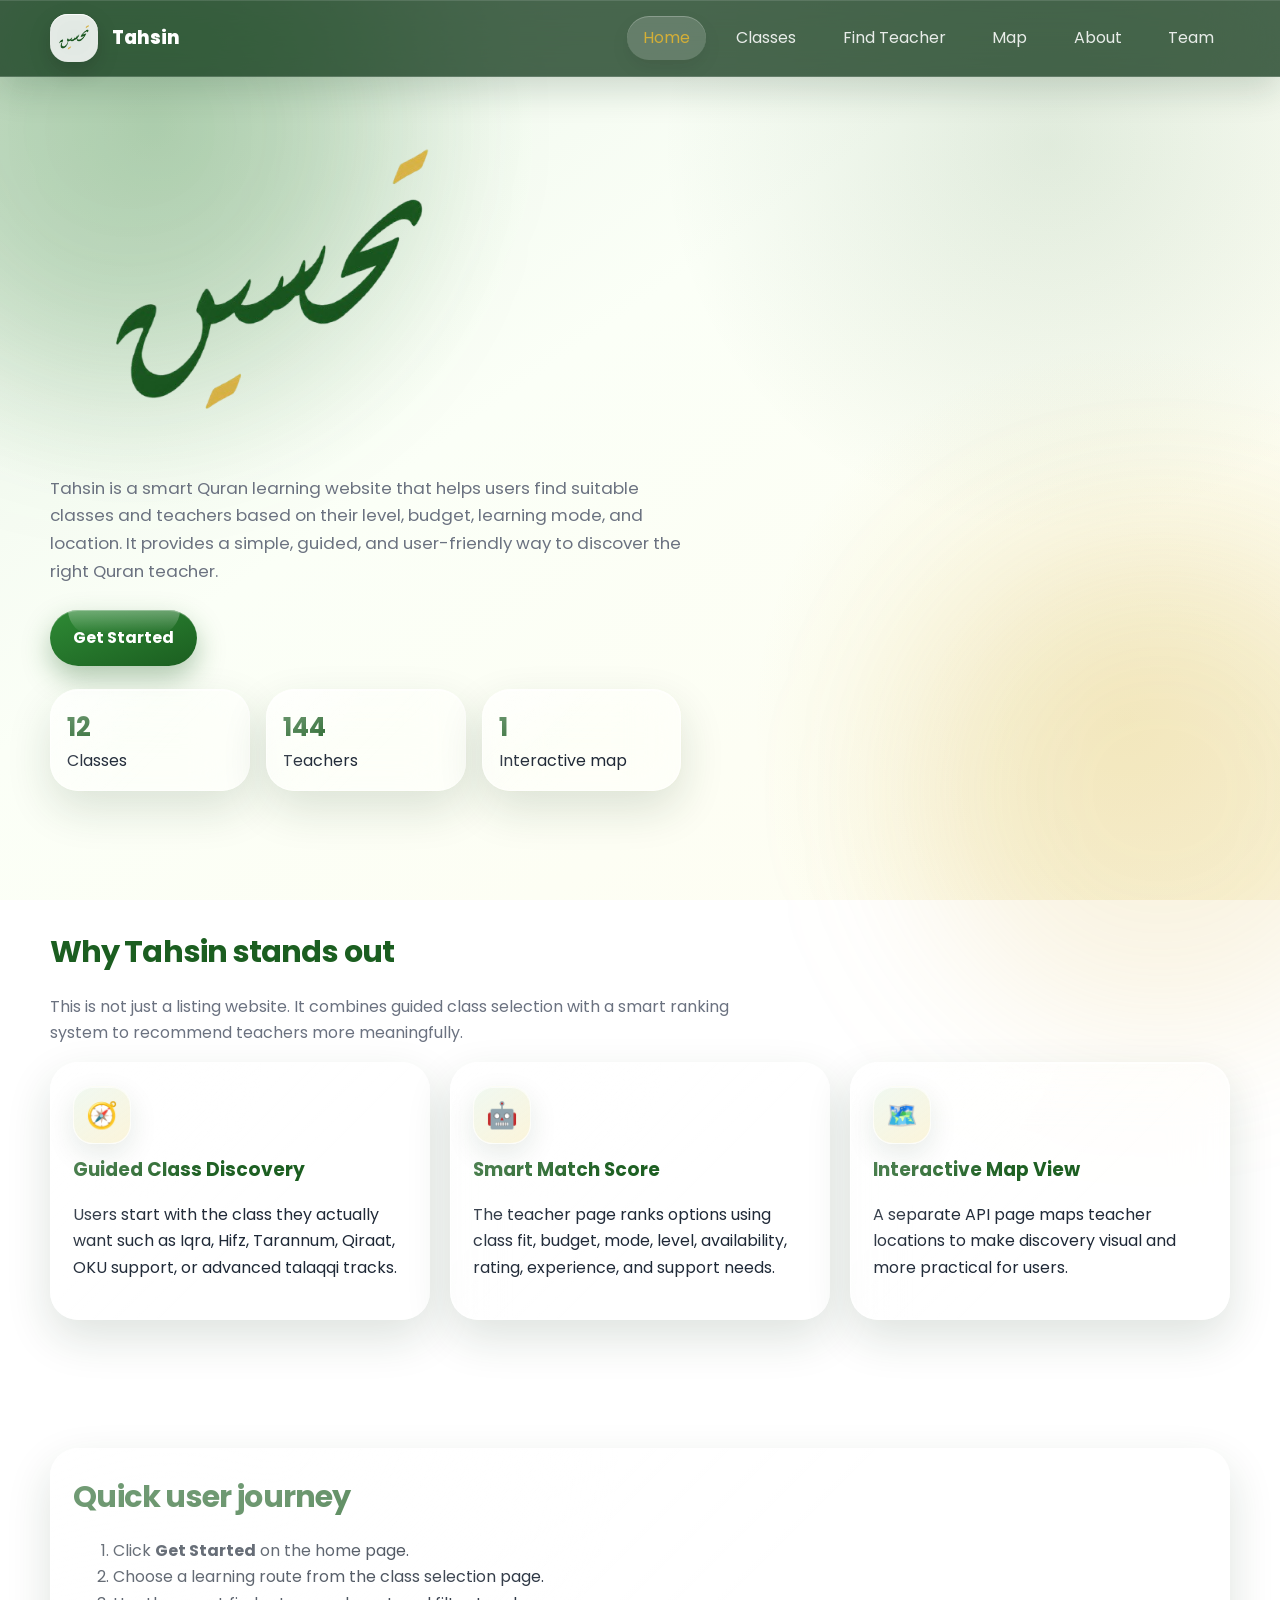
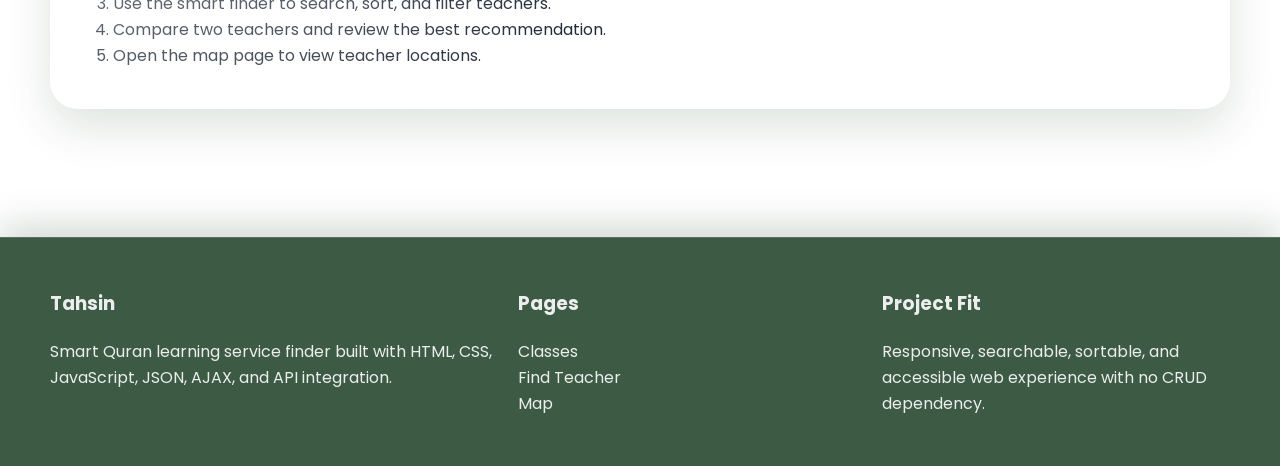
==== Tahsin/tahsin-website/index.html @ 68f71978 "add all files" ====
<!DOCTYPE html>
<html lang="en">
<head>
  <meta charset="UTF-8">
  <meta name="viewport" content="width=device-width, initial-scale=1.0">
  <title>Tahsin | Smart Quran Class Matching</title>
  <meta name="description" content="Tahsin is a responsive Quran learning service website with class discovery, smart teacher matching, AJAX, JSON, and map integration.">
  <link rel="preconnect" href="https://fonts.googleapis.com">
  <link rel="preconnect" href="https://fonts.gstatic.com" crossorigin>
  <link href="https://fonts.googleapis.com/css2?family=Poppins:wght@400;500;600;700;800&display=swap" rel="stylesheet">
  <link rel="stylesheet" href="css/styles.css">
</head>
<body>
  <a class="skip-link" href="#main-content">Skip to main content</a>
  <header class="topbar">
    <div class="container nav">
      <a class="brand" href="index.html">
        <span class="brand-mark"><img src="ChatGPT_Image_May_9__2026__08_14_37_PM-removebg-preview.png"></span>
        <span>Tahsin</span>
      </a>
      <nav class="nav-links" aria-label="Main navigation">
        <a href="index.html" data-nav>Home</a>
        <a href="classes.html" data-nav>Classes</a>
        <a href="teachers.html" data-nav>Find Teacher</a>
        <a href="map.html" data-nav>Map</a>
        <a href="about.html" data-nav>About</a>
        <a href="team.html" data-nav>Team</a>
      </nav>
    </div>
  </header>

  <main id="main-content">
    <section class="hero">
      <div class="container hero-grid">
        <div class="hero-copy">
          <img src="ChatGPT_Image_May_9__2026__08_14_37_PM-removebg-preview.png">
          <p>
            Tahsin is a smart Quran learning website that helps users find suitable classes and teachers based on their level, budget, learning mode, and location. It provides a simple, guided, and user-friendly way to discover the right Quran teacher.
          </p>
          <div class="hero-buttons">
            <button class="btn btn-primary" data-get-started>Get Started</button>
          </div>
          <div class="hero-stats" aria-label="Website highlights">
            <div class="stat-box"><strong>12</strong><span>Classes</span></div>
            <div class="stat-box"><strong>144</strong><span>Teachers</span></div>
            <div class="stat-box"><strong>1</strong><span>Interactive map</span></div>
          </div>
      </div>
    </section>

    <section class="section">
      <div class="container">
        <h2 class="section-title">Why Tahsin stands out</h2>
        <p class="section-subtitle">This is not just a listing website. It combines guided class selection with a smart ranking system to recommend teachers more meaningfully.</p>
        <div class="grid features-grid">
          <article class="feature-card card">
            <div class="feature-icon">🧭</div>
            <h3>Guided Class Discovery</h3>
            <p>Users start with the class they actually want such as Iqra, Hifz, Tarannum, Qiraat, OKU support, or advanced talaqqi tracks.</p>
          </article>
          <article class="feature-card card">
            <div class="feature-icon">🤖</div>
            <h3>Smart Match Score</h3>
            <p>The teacher page ranks options using class fit, budget, mode, level, availability, rating, experience, and support needs.</p>
          </article>
          <article class="feature-card card">
            <div class="feature-icon">🗺️</div>
            <h3>Interactive Map View</h3>
            <p>A separate API page maps teacher locations to make discovery visual and more practical for users.</p>
          </article>
        </div>
      </div>
    </section>

    <section class="section">
      <div class="container card" style="padding:1.4rem;">
        <h2 class="section-title">Quick user journey</h2>
        <ol>
          <li>Click <strong>Get Started</strong> on the home page.</li>
          <li>Choose a learning route from the class selection page.</li>
          <li>Use the smart finder to search, sort, and filter teachers.</li>
          <li>Compare two teachers and review the best recommendation.</li>
          <li>Open the map page to view teacher locations.</li>
        </ol>
      </div>
    </section>
  </main>

  <footer class="footer">
    <div class="container footer-grid">
      <div>
        <h3>Tahsin</h3>
        <p>Smart Quran learning service finder built with HTML, CSS, JavaScript, JSON, AJAX, and API integration.</p>
      </div>
      <div>
        <h3>Pages</h3>
        <p><a href="classes.html">Classes</a><br><a href="teachers.html">Find Teacher</a><br><a href="map.html">Map</a></p>
      </div>
      <div>
        <h3>Project Fit</h3>
        <p>Responsive, searchable, sortable, and accessible web experience with no CRUD dependency.</p>
      </div>
    </div>
  </footer>
  <script type="module" src="js/index.js"></script>
</body>
</html>
---- Tahsin/tahsin-website/css/styles.css ----
@import url('https://fonts.googleapis.com/css2?family=Poppins:wght@400;500;600;700;800&display=swap');

:root {
  --green-900: #12361b;
  --green-800: #1b5e20;
  --green-700: #2e7d32;
  --green-100: #edf7ee;
  --gold-500: #d4af37;
  --gold-100: #faf1cf;
  --white: #ffffff;
  --gray-50: #fafafa;
  --gray-100: #f3f4f6;
  --gray-200: #e5e7eb;
  --gray-500: #6b7280;
  --gray-800: #1f2937;

  /* iOS 26 liquid glass theme */
  --glass-bg: rgba(255, 255, 255, 0.46);
  --glass-bg-strong: rgba(255, 255, 255, 0.68);
  --glass-dark: rgba(18, 54, 27, 0.72);
  --glass-border: rgba(255, 255, 255, 0.58);
  --glass-border-dark: rgba(255, 255, 255, 0.16);
  --glass-blur: blur(26px) saturate(180%);
  --glass-blur-small: blur(14px) saturate(160%);
  --shadow: 0 18px 45px rgba(18, 54, 27, 0.14), inset 0 1px 0 rgba(255,255,255,0.65);
  --shadow-soft: 0 10px 28px rgba(18, 54, 27, 0.10), inset 0 1px 0 rgba(255,255,255,0.65);
  --radius-lg: 28px;
  --radius-md: 20px;
  --radius-xl: 36px;
  --max-width: 1180px;
}

* { box-sizing: border-box; }

html { scroll-behavior: smooth; }

body {
  margin: 0;
  font-family: 'Poppins', -apple-system, BlinkMacSystemFont, 'SF Pro Display', Arial, sans-serif;
  color: var(--gray-800);
  background:
    radial-gradient(circle at 12% 14%, rgba(46, 125, 50, 0.20), transparent 28%),
    radial-gradient(circle at 82% 16%, rgba(27, 94, 32, 0.12), transparent 30%),
    radial-gradient(circle at 88% 80%, rgba(212, 175, 55, 0.16), transparent 28%),
    linear-gradient(145deg, #eaf5e9 0%, #fbfff7 42%, #fffdf1 100%);
  background-attachment: fixed;
  line-height: 1.65;
  -webkit-font-smoothing: antialiased;
}

body::before,
body::after {
  content: '';
  position: fixed;
  pointer-events: none;
  z-index: 0;
  border-radius: 999px;
  filter: blur(80px);
}

body::before {
  width: 520px;
  height: 520px;
  top: -130px;
  left: -130px;
  background: rgba(46, 125, 50, 0.18);
}

body::after {
  width: 480px;
  height: 480px;
  right: -120px;
  bottom: -130px;
  background: rgba(212, 175, 55, 0.15);
}

img { max-width: 70%; display: block; }
a { color: inherit; text-decoration: none; }
button, input, select { font: inherit; }
button { cursor: pointer; }

.skip-link {
  position: absolute;
  left: -999px;
  top: 0;
  background: #000;
  color: #fff;
  padding: 0.75rem 1rem;
  z-index: 999;
}
.skip-link:focus { left: 1rem; }

.container {
  width: min(calc(100% - 2rem), var(--max-width));
  margin-inline: auto;
  position: relative;
  z-index: 1;
}

.section { padding: 4rem 0; }

.section-title {
  font-size: clamp(1.9rem, 2vw, 2.5rem);
  color: var(--green-800);
  margin: 0 0 0.6rem;
  letter-spacing: -0.03em;
}

.section-subtitle {
  color: var(--gray-500);
  max-width: 720px;
}

.grid { display: grid; gap: 1.25rem; }

.card,
.toolbar,
.stat-box,
.hero-panel,
.map-wrap,
.note-box,
.info-banner,
.callout,
.empty-state,
.loading-state {
  background: var(--glass-bg);
  -webkit-backdrop-filter: var(--glass-blur);
  backdrop-filter: var(--glass-blur);
  border: 1px solid var(--glass-border);
  box-shadow: var(--shadow);
  position: relative;
  overflow: hidden;
}

.card,
.toolbar,
.stat-box,
.hero-panel,
.map-wrap { border-radius: var(--radius-lg); }

.card::before,
.toolbar::before,
.stat-box::before,
.hero-panel::before,
.map-wrap::before {
  content: '';
  position: absolute;
  inset: 0;
  pointer-events: none;
  background:
    linear-gradient(135deg, rgba(255,255,255,0.70), rgba(255,255,255,0.05) 38%, transparent 60%),
    radial-gradient(circle at 20% 0%, rgba(255,255,255,0.55), transparent 34%);
  opacity: 0.55;
}

.card:hover,
.class-card:hover,
.teacher-card:hover,
.feature-card:hover,
.team-card:hover {
  transform: translateY(-4px);
  box-shadow: 0 24px 55px rgba(18, 54, 27, 0.17), inset 0 1px 0 rgba(255,255,255,0.72);
}

.card,
.class-card,
.teacher-card,
.feature-card,
.team-card {
  transition: transform 0.25s ease, box-shadow 0.25s ease, border-color 0.25s ease;
}

.badge {
  display: inline-flex;
  align-items: center;
  gap: 0.45rem;
  padding: 0.38rem 0.9rem;
  border-radius: 999px;
  font-size: 0.82rem;
  font-weight: 700;
  background: rgba(250, 241, 207, 0.68);
  -webkit-backdrop-filter: var(--glass-blur-small);
  backdrop-filter: var(--glass-blur-small);
  color: var(--green-900);
  border: 1px solid rgba(212, 175, 55, 0.42);
  box-shadow: var(--shadow-soft);
}

.btn {
  display: inline-flex;
  align-items: center;
  justify-content: center;
  gap: 0.55rem;
  border: 0;
  border-radius: 999px;
  padding: 0.95rem 1.45rem;
  font-weight: 700;
  transition: transform 0.22s ease, box-shadow 0.22s ease, background 0.22s ease, color 0.22s ease;
  position: relative;
  overflow: hidden;
}

.btn::before {
  content: '';
  position: absolute;
  top: 0;
  left: 12%;
  right: 12%;
  height: 45%;
  background: linear-gradient(180deg, rgba(255,255,255,0.32), transparent);
  border-radius: 0 0 999px 999px;
  pointer-events: none;
}

.btn:hover { transform: translateY(-2px); }
.btn:active { transform: translateY(0) scale(0.98); }

.btn-primary {
  background: linear-gradient(160deg, #2e8a35, var(--green-800));
  color: var(--white);
  box-shadow: 0 12px 28px rgba(27, 94, 32, 0.34), inset 0 1px 0 rgba(255,255,255,0.28);
}

.btn-primary:hover,
.btn-primary:focus-visible {
  background: linear-gradient(160deg, #e0bd45, var(--gold-500));
  color: var(--green-900);
  box-shadow: 0 14px 32px rgba(212, 175, 55, 0.35), inset 0 1px 0 rgba(255,255,255,0.45);
}

.btn-secondary {
  background: rgba(255,255,255,0.50);
  -webkit-backdrop-filter: var(--glass-blur-small);
  backdrop-filter: var(--glass-blur-small);
  color: var(--green-800);
  border: 1px solid rgba(27, 94, 32, 0.25);
  box-shadow: var(--shadow-soft);
}

.button-group {
  display: flex;
  flex-direction: column;
  gap: 8px;
}

.btn-gold {
  background: linear-gradient(160deg, #e3c454, var(--gold-500));
  color: var(--green-900);
  box-shadow: 0 12px 28px rgba(212, 175, 55, 0.32), inset 0 1px 0 rgba(255,255,255,0.42);
}

.topbar {
  position: sticky;
  top: 0;
  z-index: 100;
  color: var(--white);
  background: rgba(18, 54, 27, 0.76);
  -webkit-backdrop-filter: blur(34px) saturate(190%);
  backdrop-filter: blur(34px) saturate(190%);
  border-bottom: 1px solid var(--glass-border-dark);
  box-shadow: 0 12px 35px rgba(18, 54, 27, 0.18), inset 0 1px 0 rgba(255,255,255,0.12);
}

.nav {
  min-height: 76px;
  display: flex;
  align-items: center;
  justify-content: space-between;
  gap: 1rem;
}

.brand {
  display: flex;
  align-items: center;
  gap: 0.85rem;
  font-weight: 800;
  font-size: 1.15rem;
}

.brand-mark {
  width: 48px;
  height: 48px;
  border-radius: 18px;
  display: grid;
  place-items: center;
  background: rgba(255,255,255,0.88);
  -webkit-backdrop-filter: var(--glass-blur-small);
  backdrop-filter: var(--glass-blur-small);
  box-shadow: 0 8px 22px rgba(0,0,0,0.16), inset 0 1px 0 rgba(255,255,255,0.85);
  overflow: hidden;
}

.brand-mark img { max-width: 86%; }

.nav-links {
  display: flex;
  align-items: center;
  gap: 0.9rem;
  flex-wrap: wrap;
}

.nav-links a {
  padding: 0.58rem 1rem;
  border-radius: 999px;
  color: rgba(255,255,255,0.88);
  transition: background 0.22s ease, color 0.22s ease, box-shadow 0.22s ease;
}

.nav-links a:hover,
.nav-links a:focus-visible,
.nav-links a.active {
  background: rgba(255,255,255,0.16);
  color: var(--gold-500);
  box-shadow: inset 0 1px 0 rgba(255,255,255,0.24), 0 8px 18px rgba(0,0,0,0.08);
}

.hero {
  position: relative;
  padding: 2.5rem 0 4.5rem;
  overflow: hidden;
}

.hero-grid {
  position: relative;
  display: grid;
  gap: 2rem;
  align-items: center;
  grid-template-columns: 1.1fr 0.9fr;
}

.hero-copy h1 {
  margin: 0 0 1rem;
  font-size: clamp(2.7rem, 5vw, 4.6rem);
  line-height: 1.05;
  color: var(--green-900);
  letter-spacing: -0.05em;
}

.hero-copy p {
  font-size: 1.05rem;
  max-width: 640px;
  color: var(--gray-500);
}

.hero-buttons {
  display: flex;
  gap: 0.85rem;
  flex-wrap: wrap;
  margin-top: 1.5rem;
}

.hero-stats {
  margin-top: 1.4rem;
  display: grid;
  grid-template-columns: repeat(3, 1fr);
  gap: 1rem;
}

.stat-box {
  padding: 1rem;
  background: rgba(255,255,255,0.54);
}

.stat-box strong {
  display: block;
  font-size: 1.6rem;
  color: var(--green-800);
}

.hero-panel {
  background: rgba(18, 54, 27, 0.72);
  color: var(--white);
  padding: 1.8rem;
  border-color: rgba(255,255,255,0.18);
  box-shadow: 0 22px 55px rgba(18, 54, 27, 0.24), inset 0 1px 0 rgba(255,255,255,0.18);
}

.hero-panel .feature-row {
  padding: 1rem 0;
  display: flex;
  justify-content: space-between;
  gap: 1rem;
  border-bottom: 1px solid rgba(255,255,255,0.12);
}
.hero-panel .feature-row:last-child { border-bottom: 0; }
.hero-panel small { color: rgba(255,255,255,0.68); }

.features-grid,
.class-grid,
.teachers-grid,
.team-grid,
.page-grid {
  grid-template-columns: repeat(3, minmax(0, 1fr));
}

.feature-card,
.class-card,
.teacher-card,
.team-card {
  padding: 1.4rem;
  overflow: hidden;
}

.feature-card h3,
.class-card h3,
.teacher-card h3,
.team-card h3 {
  margin: 0.7rem 0 0.45rem;
  color: var(--green-800);
}

.feature-icon,
.class-icon {
  width: 58px;
  height: 58px;
  border-radius: 20px;
  display: grid;
  place-items: center;
  background: linear-gradient(145deg, rgba(237,247,238,0.82), rgba(250,241,207,0.76));
  -webkit-backdrop-filter: var(--glass-blur-small);
  backdrop-filter: var(--glass-blur-small);
  border: 1px solid rgba(255,255,255,0.70);
  box-shadow: var(--shadow-soft);
  font-size: 1.6rem;
}

.class-card {
  display: flex;
  flex-direction: column;
  gap: 0.9rem;
}
.class-card p { margin: 0; color: var(--gray-500); }

.toolbar {
  display: grid;
  gap: 1rem;
  grid-template-columns: 1.3fr repeat(5, minmax(0, 1fr));
  align-items: end;
  padding: 1.1rem;
  margin-bottom: 1.25rem;
}

.form-field {
  display: flex;
  flex-direction: column;
  gap: 0.45rem;
}
.form-field label { font-weight: 700; color: var(--green-800); }

.form-field input,
.form-field select {
  width: 100%;
  padding: 0.9rem 1rem;
  border-radius: 16px;
  border: 1px solid rgba(255,255,255,0.62);
  background: rgba(255,255,255,0.56);
  -webkit-backdrop-filter: var(--glass-blur-small);
  backdrop-filter: var(--glass-blur-small);
  color: var(--gray-800);
  box-shadow: inset 0 1px 0 rgba(255,255,255,0.72), 0 8px 18px rgba(18,54,27,0.06);
  transition: border-color 0.22s ease, box-shadow 0.22s ease, background 0.22s ease;
}

.form-field input:focus,
.form-field select:focus {
  outline: none;
  background: rgba(255,255,255,0.72);
  border-color: rgba(212, 175, 55, 0.72);
  box-shadow: 0 0 0 4px rgba(212,175,55,0.18), inset 0 1px 0 rgba(255,255,255,0.8);
}

.toolbar-actions {
  display: flex;
  gap: 0.75rem;
  flex-wrap: wrap;
  margin-left: 235px;
}

.helper {
  margin-top: 0.8rem;
  color: var(--gray-500);
  font-size: 0.95rem;
}

.teacher-card {
  display: flex;
  flex-direction: column;
  gap: 1rem;
  position: relative;
}

.teacher-image {
  aspect-ratio: 4 / 2.7;
  object-fit: cover;
  border-radius: 22px;
  border: 1px solid rgba(255,255,255,0.62);
  box-shadow: 0 12px 28px rgba(18,54,27,0.12);
}

.teacher-meta {
  display: flex;
  gap: 0.55rem;
  flex-wrap: wrap;
}

.meta-chip,
.pill-list li,
.inline-list li {
  display: inline-flex;
  align-items: center;
  gap: 0.35rem;
  background: rgba(255,255,255,0.50);
  -webkit-backdrop-filter: var(--glass-blur-small);
  backdrop-filter: var(--glass-blur-small);
  border: 1px solid rgba(255,255,255,0.54);
  border-radius: 999px;
  padding: 0.4rem 0.8rem;
  font-size: 0.85rem;
  box-shadow: inset 0 1px 0 rgba(255,255,255,0.68), 0 6px 14px rgba(18,54,27,0.06);
}

.teacher-footer {
  display: flex;
  justify-content: space-between;
  gap: 1rem;
  align-items: center;
  margin-top: auto;
}

.price-tag {
  font-size: 1.3rem;
  font-weight: 800;
  color: var(--green-900);
}

.small-note { font-size: 0.9rem; color: var(--gray-500); }

.pill-list,
.inline-list {
  display: flex;
  gap: 0.65rem;
  flex-wrap: wrap;
  padding: 0;
  list-style: none;
  margin: 1rem 0 0;
}

.callout,
.info-banner,
.note-box {
  padding: 1rem 1.1rem;
  border-radius: var(--radius-md);
}

.info-banner {
  margin-top: 1.2rem;
  background: rgba(250,241,207,0.62);
  border-color: rgba(212,175,55,0.42);
}

.callout {
  background: rgba(237,247,238,0.62);
  border-color: rgba(27,94,32,0.20);
}

.note-box {
  border-left: 4px solid var(--gold-500);
  background: rgba(255,255,255,0.58);
}

.empty-state,
.loading-state {
  padding: 2rem;
  text-align: center;
  border-radius: var(--radius-lg);
  border-style: dashed;
}

.comparison-table {
  width: 100%;
  border-collapse: collapse;
}

.comparison-table th,
.comparison-table td {
  border-bottom: 1px solid rgba(229,231,235,0.7);
  padding: 0.85rem;
  text-align: left;
}

.comparison-table thead tr { background: rgba(237,247,238,0.45); }

.map-wrap {
  overflow: hidden;
  border-radius: 30px;
}
#map { min-height: 450px; }

.team-card img {
  aspect-ratio: 1 / 1;
  object-fit: cover;
  border-radius: 24px;
  margin-bottom: 1rem;
  border: 1px solid rgba(255,255,255,0.62);
  box-shadow: 0 12px 28px rgba(18,54,27,0.12);
}

.footer {
  margin-top: 4rem;
  background: rgba(18,54,27,0.82);
  -webkit-backdrop-filter: blur(34px) saturate(190%);
  backdrop-filter: blur(34px) saturate(190%);
  color: rgba(255,255,255,0.90);
  padding: 2rem 0;
  border-top: 1px solid rgba(255,255,255,0.14);
  box-shadow: 0 -12px 35px rgba(18,54,27,0.18);
}

.footer-grid {
  display: grid;
  grid-template-columns: 1.3fr 1fr 1fr;
  gap: 1rem;
}

.footer a:hover { color: var(--gold-500); }
.accent { color: var(--gold-500); }

.sr-only {
  position: absolute;
  width: 1px;
  height: 1px;
  padding: 0;
  margin: -1px;
  overflow: hidden;
  clip: rect(0,0,0,0);
  white-space: nowrap;
  border: 0;
}

@media (max-width: 980px) {
  .hero-grid,
  .footer-grid,
  .page-grid { grid-template-columns: 1fr; }

  .features-grid,
  .class-grid,
  .teachers-grid,
  .team-grid { grid-template-columns: repeat(2, minmax(0, 1fr)); }

  .toolbar { grid-template-columns: repeat(2, minmax(0, 1fr)); }
  .hero-stats { grid-template-columns: repeat(3, minmax(0, 1fr)); }
  .toolbar-actions { margin-left: 0; }
}

@media (max-width: 720px) {
  .nav {
    padding: 0.85rem 0;
    flex-direction: column;
    align-items: flex-start;
  }

  .nav-links { width: 100%; }
  .nav-links a { padding-inline: 0.7rem; }
  .hero { padding-top: 4rem; }

  .hero-stats,
  .features-grid,
  .class-grid,
  .teachers-grid,
  .team-grid,
  .toolbar { grid-template-columns: 1fr; }

  .teacher-footer {
    flex-direction: column;
    align-items: flex-start;
  }

  .footer-grid { grid-template-columns: 1fr; }
}

@media (prefers-reduced-motion: reduce) {
  *, *::before, *::after {
    transition: none !important;
    scroll-behavior: auto !important;
  }
}

@supports not ((backdrop-filter: blur(1px)) or (-webkit-backdrop-filter: blur(1px))) {
  .card,
  .toolbar,
  .stat-box,
  .callout,
  .info-banner,
  .note-box,
  .empty-state,
  .loading-state,
  .btn-secondary,
  .meta-chip,
  .pill-list li,
  .inline-list li {
    background: rgba(255,255,255,0.94);
  }

  .topbar,
  .footer,
  .hero-panel {
    background: rgba(18,54,27,0.96);
  }
}
/* BACKGROUND OVERLAY */
.overlay{
    display:none;
    position:fixed;
    inset:0;

    justify-content:center;
    align-items:center;

    background:rgba(20, 40, 20, 0.35);
    backdrop-filter:blur(12px);

    z-index:999;
}

/* MAIN PAYMENT BOX */
.payment-box{
    width:360px;

    padding:30px;

    border-radius:30px;

    background:rgba(255,255,255,0.65);

    backdrop-filter:blur(18px);

    border:1px solid rgba(255,255,255,0.4);

    box-shadow:
    0 10px 40px rgba(40, 80, 40, 0.2),
    0 0 80px rgba(163, 190, 140, 0.15);

    position:relative;

    animation:floatIn 0.35s ease;
    
    display:flex;
    flex-direction:column;
    align-items:center;
}

/* FLOAT ANIMATION */
@keyframes floatIn{
    from{
        opacity:0;
        transform:translateY(25px) scale(0.96);
    }

    to{
        opacity:1;
        transform:translateY(0) scale(1);
    }
}

/* CLOSE BUTTON */
.close-btn{
    position:absolute;
    top:14px;
    right:18px;

    font-size:28px;
    cursor:pointer;

    color:#4b5c4b;
}

/* TITLE */
.payment-box h2{
    color:#2f5e3b;
    margin-bottom:20px;
    text-align:center;
}

/* QR IMAGE */
.payment-box img{
    width:230px;

    border-radius:18px;

    margin-top:18px;

    box-shadow:
    0 10px 25px rgba(0,0,0,0.12);
}

/* PAYMENT SWITCH BUTTONS */
.payment-methods{
    display:flex;
    justify-content:center;
    gap:10px;
}

.payment-methods button{
    border:none;

    padding:10px 18px;

    border-radius:999px;

    cursor:pointer;

    background:rgba(76, 124, 89, 0.15);

    color:#2f5e3b;

    font-weight:600;

    transition:0.25s;
}

.payment-methods button:hover{
    background:#4c7c59;
    color:white;

    transform:translateY(-2px);
}

/* COMPLETE BUTTON */
.complete-btn{
    margin-top:18px;

    border:none;

    padding:14px 22px;

    border-radius:999px;

    cursor:pointer;

    font-weight:600;

    color:white;

    background:linear-gradient(
        135deg,
        #4c7c59,
        #6aa56f
    );

    box-shadow:
    0 10px 20px rgba(76,124,89,0.25);

    transition:0.25s;
    display:block;
}

.complete-btn:hover{
    transform:translateY(-3px);

    box-shadow:
    0 15px 30px rgba(76,124,89,0.35);
}

/* SUCCESS BOX */
.success-box{
    display:none;

    position:fixed;
    inset:0;

    justify-content:center;
    align-items:center;

    background:rgba(20,40,20,0.35);

    backdrop-filter:blur(12px);

    z-index:1000;
}

.success-content{
    width:320px;

    padding:35px;

    border-radius:30px;

    text-align:center;

    background:rgba(255,255,255,0.72);

    backdrop-filter:blur(18px);

    border:1px solid rgba(255,255,255,0.4);

    box-shadow:
    0 10px 40px rgba(40,80,40,0.2);

    animation:floatIn 0.35s ease;
}

.success-content h2{
    color:#2f5e3b;
    margin-bottom:10px;
}

.success-content p{
    color:#5d6b5d;
}

.success-content button{
    margin-top:18px;

    border:none;

    padding:12px 20px;

    border-radius:999px;

    cursor:pointer;

    color:white;

    background:#4c7c59;
}
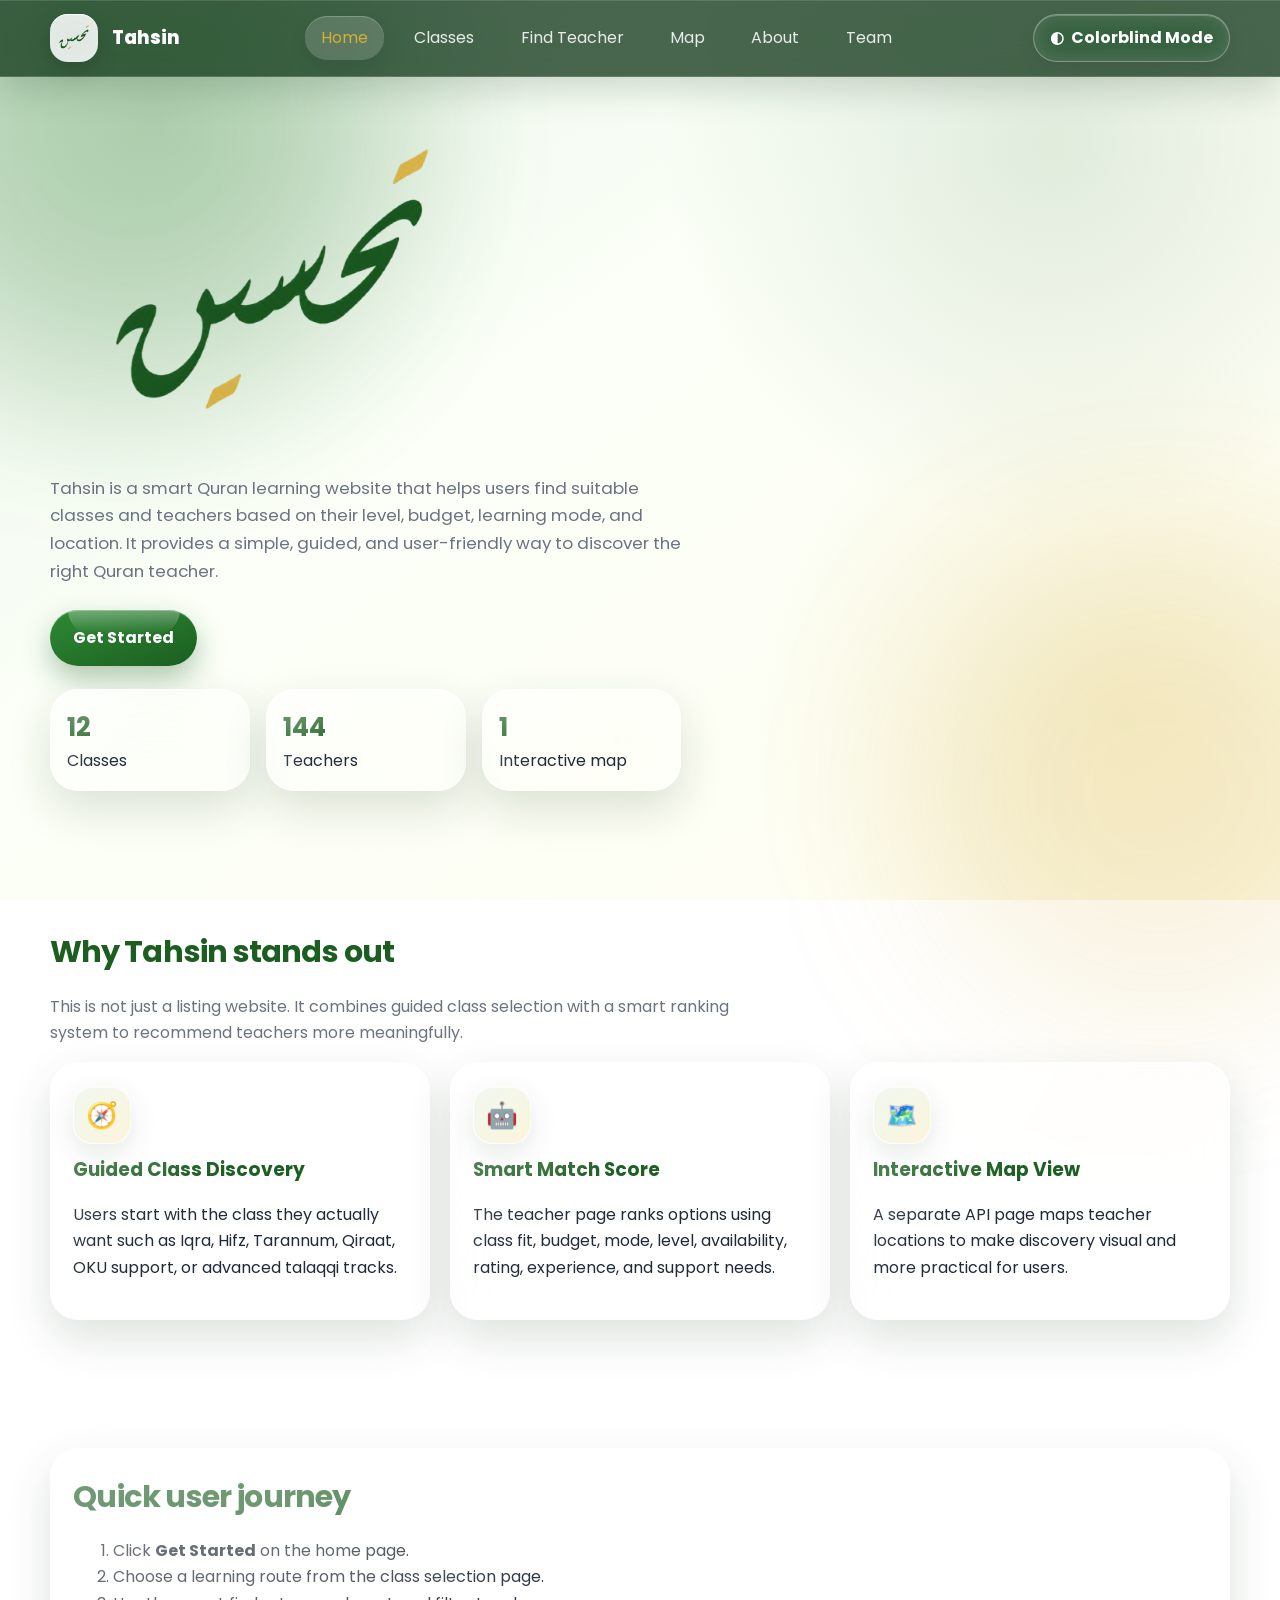
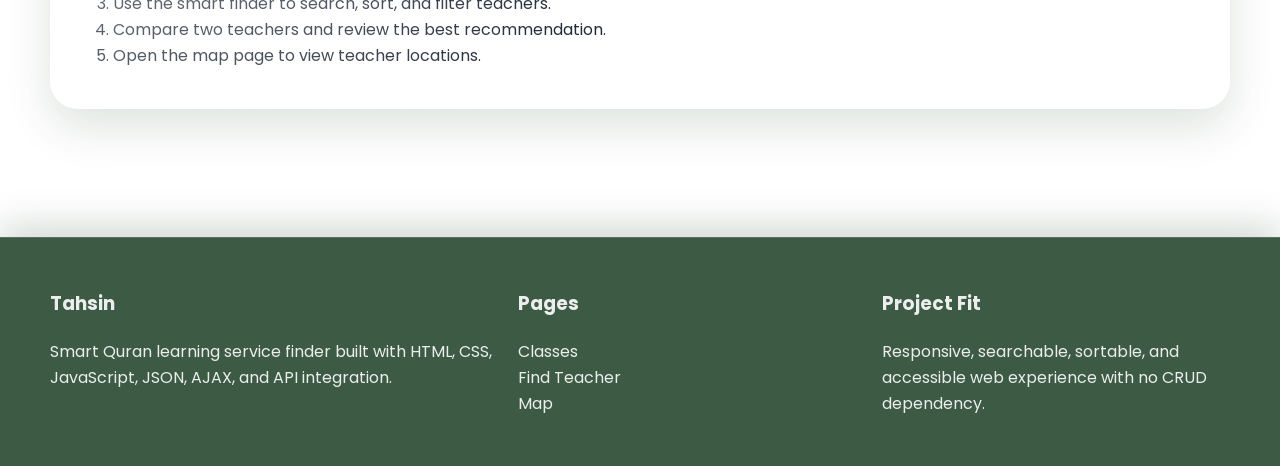
==== commit 0ed52748: "update" ====
--- a/Tahsin/tahsin-website/index.html
+++ b/Tahsin/tahsin-website/index.html
@@ -15,7 +15,7 @@
   <header class="topbar">
     <div class="container nav">
       <a class="brand" href="index.html">
-        <span class="brand-mark"><img src="ChatGPT_Image_May_9__2026__08_14_37_PM-removebg-preview.png"></span>
+        <span class="brand-mark"><img src="images/logonobg.png"></span>
         <span>Tahsin</span>
       </a>
       <nav class="nav-links" aria-label="Main navigation">
@@ -26,6 +26,10 @@
         <a href="about.html" data-nav>About</a>
         <a href="team.html" data-nav>Team</a>
       </nav>
+        <button class="colorblind-toggle" type="button" data-colorblind-toggle aria-pressed="false">
+          <span class="toggle-icon" aria-hidden="true">◐</span>
+          <span data-colorblind-text>Colorblind Mode</span>
+        </button>
     </div>
   </header>
 
@@ -33,7 +37,7 @@
     <section class="hero">
       <div class="container hero-grid">
         <div class="hero-copy">
-          <img src="ChatGPT_Image_May_9__2026__08_14_37_PM-removebg-preview.png">
+          <img src="images/logonobg.png">
           <p>
             Tahsin is a smart Quran learning website that helps users find suitable classes and teachers based on their level, budget, learning mode, and location. It provides a simple, guided, and user-friendly way to discover the right Quran teacher.
           </p>
--- a/Tahsin/tahsin-website/css/styles.css
+++ b/Tahsin/tahsin-website/css/styles.css
@@ -922,4 +922,96 @@
     color:white;
 
     background:#4c7c59;
-}+}
+
+/* Colorblind friendly mode button beside navigation */
+.colorblind-toggle {
+  display: inline-flex;
+  align-items: center;
+  justify-content: center;
+  gap: 0.45rem;
+  border: 1px solid rgba(255,255,255,0.32);
+  border-radius: 999px;
+  padding: 0.62rem 1rem;
+  font-weight: 700;
+  color: #ffffff;
+  background: rgba(255,255,255,0.14);
+  -webkit-backdrop-filter: var(--glass-blur-small);
+  backdrop-filter: var(--glass-blur-small);
+  box-shadow: inset 0 1px 0 rgba(255,255,255,0.22), 0 8px 18px rgba(0,0,0,0.08);
+  transition: background 0.22s ease, color 0.22s ease, transform 0.22s ease, box-shadow 0.22s ease;
+}
+
+.colorblind-toggle:hover,
+.colorblind-toggle:focus-visible {
+  transform: translateY(-2px);
+  background: rgba(255,255,255,0.24);
+  color: var(--gold-500);
+}
+
+.colorblind-toggle[aria-pressed="true"] {
+  background: linear-gradient(160deg, #f6c445, #f59e0b);
+  color: #102a43;
+  border-color: rgba(255,255,255,0.62);
+}
+
+.toggle-icon {
+  font-size: 1rem;
+  line-height: 1;
+}
+
+/* Full page colorblind friendly theme */
+body.colorblind-mode {
+  --green-900: #102a43;
+  --green-800: #1d4e89;
+  --green-700: #2563eb;
+  --green-100: #eaf4ff;
+  --gold-500: #f59e0b;
+  --gold-100: #fff4d6;
+  --gray-500: #4b5563;
+  --gray-800: #102a43;
+  --glass-dark: rgba(16, 42, 67, 0.78);
+  background:
+    radial-gradient(circle at 12% 14%, rgba(29, 78, 137, 0.20), transparent 28%),
+    radial-gradient(circle at 82% 16%, rgba(37, 99, 235, 0.13), transparent 30%),
+    radial-gradient(circle at 88% 80%, rgba(245, 158, 11, 0.20), transparent 28%),
+    linear-gradient(145deg, #eaf4ff 0%, #ffffff 45%, #fff7df 100%);
+}
+
+body.colorblind-mode::before {
+  background: rgba(29, 78, 137, 0.20);
+}
+
+body.colorblind-mode::after {
+  background: rgba(245, 158, 11, 0.18);
+}
+
+body.colorblind-mode .topbar {
+  background: rgba(16, 42, 67, 0.86);
+}
+
+body.colorblind-mode .btn-primary {
+  background: linear-gradient(160deg, #2563eb, #1d4e89);
+  color: #ffffff;
+  box-shadow: 0 12px 28px rgba(29, 78, 137, 0.34), inset 0 1px 0 rgba(255,255,255,0.28);
+}
+
+body.colorblind-mode .btn-primary:hover,
+body.colorblind-mode .btn-primary:focus-visible,
+body.colorblind-mode .btn-gold {
+  background: linear-gradient(160deg, #f6c445, #f59e0b);
+  color: #102a43;
+}
+
+body.colorblind-mode .badge,
+body.colorblind-mode .price-tag,
+body.colorblind-mode .meta-chip,
+body.colorblind-mode .inline-list li {
+  border-color: rgba(29, 78, 137, 0.24);
+}
+
+@media (max-width: 760px) {
+  .colorblind-toggle {
+    width: 100%;
+  }
+}
